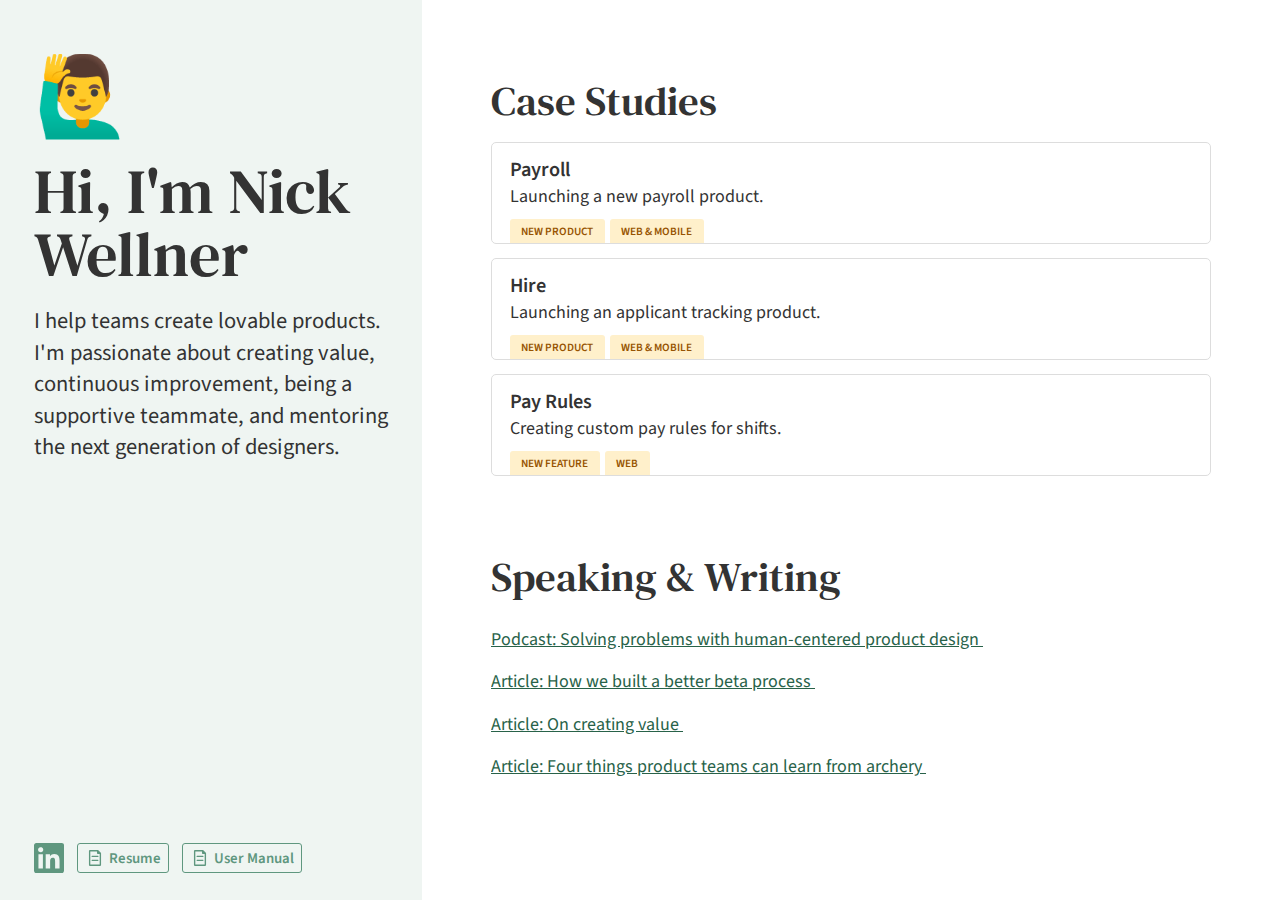
==== index.html @ 750f0a36 "Add files via upload" ====
<!DOCTYPE html>
<html>
<head>
<meta charset="UTF-8">
<meta name="description" content="Nick Wellner | Product Leader, Designer, and Educator">
<meta name="keywords" content="Nick Wellner, UX Designer, Product Designer, Product Strategy, UX Researcher">
<meta name="author" content="Nick Wellner">
<meta name="viewport" content="width=device-width, initial-scale=1.0">
<link rel="stylesheet" href="css/main.css">
<link rel="preconnect" href="https://fonts.googleapis.com">
<link rel="preconnect" href="https://fonts.gstatic.com" crossorigin>
<link href="https://fonts.googleapis.com/css2?family=DM+Serif+Text:ital@0;1&family=Source+Sans+3:ital,wght@0,200..900;1,200..900&display=swap" rel="stylesheet">
</head>

<body>
<main>
	<section class="hero hero--angled left-column clearfix">
		<div class="container clearfix">
			<div class="emoji">🙋&zwj;♂️</div>
			<h1>Hi, I'm Nick Wellner</h1>
			<p>I help teams create lovable products. I'm passionate about creating value, continuous improvement, being a supportive teammate, and mentoring the next generation of designers.</p>
			<!--/ FOOTER LINKS WIDE SCREEN /-->
			<div class="footer-links footer-links--wide clearfix">
				<a class="footer-link linkedin" href="https://www.linkedin.com/in/nickwellner/">
					<svg width="24" height="24" viewBox="0 0 24 24" fill="none" xmlns="http://www.w3.org/2000/svg">
						<path d="M20.4491 20.4496H16.8931V14.8805C16.8931 13.5525 16.8694 11.8429 15.0436 11.8429C13.1915 11.8429 12.9081 13.2899 12.9081 14.7838V20.4492H9.35204V8.99689H12.7658V10.562H12.8136C13.1553 9.97782 13.649 9.49727 14.2421 9.17149C14.8352 8.84572 15.5056 8.68693 16.1819 8.71203C19.7861 8.71203 20.4506 11.0828 20.4506 14.167L20.4491 20.4496ZM5.33963 7.43144C4.93148 7.43151 4.53248 7.31055 4.19308 7.08385C3.85368 6.85715 3.58912 6.53489 3.43287 6.15783C3.27661 5.78077 3.23567 5.36584 3.31522 4.96551C3.39477 4.56517 3.59125 4.19742 3.8798 3.90876C4.16835 3.6201 4.53602 3.42348 4.9363 3.34378C5.33659 3.26408 5.75153 3.30488 6.12863 3.46101C6.50574 3.61713 6.82808 3.88158 7.05489 4.22092C7.28171 4.56025 7.40281 4.95922 7.40288 5.36738C7.40293 5.63839 7.3496 5.90675 7.24594 6.15715C7.14228 6.40754 6.99031 6.63507 6.79872 6.82674C6.60713 7.0184 6.37967 7.17045 6.12931 7.27421C5.87896 7.37796 5.61063 7.43139 5.33963 7.43144ZM7.11765 20.4496H3.5579V8.99689H7.11765V20.4496ZM22.222 0.00163456H1.77099C1.30681 -0.00360389 0.859536 0.175663 0.527458 0.500042C0.195381 0.824421 0.00566506 1.26737 0 1.73156V22.2681C0.00547116 22.7325 0.195065 23.1758 0.527132 23.5005C0.859198 23.8252 1.30658 24.0048 1.77099 23.9999H22.222C22.6873 24.0057 23.1359 23.8266 23.4693 23.5019C23.8027 23.1772 23.9936 22.7334 24 22.2681V1.73008C23.9934 1.26497 23.8024 0.821515 23.469 0.497144C23.1356 0.172773 22.6871 -0.00598143 22.222 0.000152822"/>
					</svg>
				</a>
				<a class="footer-link document" target="_blank" href="https://docs.google.com/document/d/1p6JEgx68jmb9NYerYgvi_-wwgCWllNWtyP9co61IkVg/edit?usp=sharing">
					<svg width="20" height="24" viewBox="0 0 20 24" fill="none" xmlns="http://www.w3.org/2000/svg">
						<path d="M18.7917 4.09715L14.976 0.281205C14.7956 0.101167 14.5515 0 14.2966 0H2.81341C1.7731 0 0.926758 0.846403 0.926758 1.88671V22.1132C0.926758 23.1536 1.7731 24 2.81341 24H17.1865C18.2268 24 19.0732 23.1536 19.0732 22.1132V4.7766C19.0732 4.52165 18.9721 4.27725 18.7917 4.09715ZM17.0244 21.8994H2.97556V2.10071H12.9618V4.92489C12.9618 5.60888 13.5162 6.16312 14.2 6.16312H17.0244V21.8994H17.0244Z"/>
						<path d="M4.72888 9.66683C4.72888 10.2037 5.16414 10.639 5.70101 10.639H14.299C14.8359 10.639 15.2711 10.2037 15.2711 9.66683C15.2711 9.12996 14.8359 8.6947 14.299 8.6947H5.70101C5.16407 8.6947 4.72888 9.12996 4.72888 9.66683Z"/>
						<path d="M14.299 14.5276H5.70101C5.16414 14.5276 4.72888 14.9628 4.72888 15.4997C4.72888 16.0366 5.16414 16.4719 5.70101 16.4719H14.299C14.8359 16.4719 15.2711 16.0366 15.2711 15.4997C15.2711 14.9628 14.8359 14.5276 14.299 14.5276Z"/>
					</svg>						
					<span>Resume</span>
				</a>
				<a class="footer-link document" target="_blank" href="https://docs.google.com/document/d/1nL5M2TI73rkJytJrrSaYiP_q97dBMLHH8c7uLiKytb0/edit?usp=sharing">
					<svg width="20" height="24" viewBox="0 0 20 24" fill="none" xmlns="http://www.w3.org/2000/svg">
						<path d="M18.7917 4.09715L14.976 0.281205C14.7956 0.101167 14.5515 0 14.2966 0H2.81341C1.7731 0 0.926758 0.846403 0.926758 1.88671V22.1132C0.926758 23.1536 1.7731 24 2.81341 24H17.1865C18.2268 24 19.0732 23.1536 19.0732 22.1132V4.7766C19.0732 4.52165 18.9721 4.27725 18.7917 4.09715ZM17.0244 21.8994H2.97556V2.10071H12.9618V4.92489C12.9618 5.60888 13.5162 6.16312 14.2 6.16312H17.0244V21.8994H17.0244Z"/>
						<path d="M4.72888 9.66683C4.72888 10.2037 5.16414 10.639 5.70101 10.639H14.299C14.8359 10.639 15.2711 10.2037 15.2711 9.66683C15.2711 9.12996 14.8359 8.6947 14.299 8.6947H5.70101C5.16407 8.6947 4.72888 9.12996 4.72888 9.66683Z"/>
						<path d="M14.299 14.5276H5.70101C5.16414 14.5276 4.72888 14.9628 4.72888 15.4997C4.72888 16.0366 5.16414 16.4719 5.70101 16.4719H14.299C14.8359 16.4719 15.2711 16.0366 15.2711 15.4997C15.2711 14.9628 14.8359 14.5276 14.299 14.5276Z"/>
					</svg>
					<span>User Manual</span>
				</a>
			</div>
		</div>
	</section>
	
	<section class="right-column clearfix">
		<div class="container clearfix">
			<h2>Case Studies</h2>
			<a class="project-tile project-tile--payroll" href="payroll.html">
				<span class="title">Payroll</span>
				<span class="subtitle">Launching a new payroll product.</span>
				<span class="tag-list clearfix">
					<span class="tag">new product</span>
					<span class="tag">web &amp; mobile</span>
				</span>
				<span class="tile-arrow-container">
					<span class="tile-arrow">&#8594;</span>
				</span>
			</a>
			<a class="project-tile project-tile--hire" href="hire.html">
				<span class="title">Hire</span>
				<span class="subtitle">Launching an applicant tracking product.</span>
				<span class="tag-list clearfix">
					<span class="tag">new product</span>
					<span class="tag">web &amp; mobile</span>
				</span>
				<span class="tile-arrow-container">
					<span class="tile-arrow">&#8594;</span>
				</span>
			</a>
			<a class="project-tile">
				<span class="title">Pay Rules</span>
				<span class="subtitle">Creating custom pay rules for shifts.</span>
				<span class="tag-list clearfix">
					<span class="tag">new feature</span>
					<span class="tag">web</span>
				</span>
				<span class="tile-arrow-container">
					<span class="tile-arrow">&#8594;</span>
				</span>
			</a>
			<h2>Speaking & Writing</h2>
			<a class="fancy-link" target="_blank" href="https://the-business-conversation.simplecast.com/episodes/episode-14-solving-problems-using-human-centered-product-design-with-nick-wellner">
				Podcast: Solving problems with human-centered product design
				<span class="link-arrow-container">
					<span class="link-arrow">&#8594;</span>
				</span>
			</a>
			<a class="fancy-link" target="_blank" href="https://wheniwork.engineering/how-we-built-a-better-beta-process-cece12b309d2">
				Article: How we built a better beta process
				<span class="link-arrow-container">
					<span class="link-arrow">&#8594;</span>
				</span>
			</a>
			<a class="fancy-link" target="_blank" href="https://nickwellner.medium.com/on-creating-value-ee131034e092">
				Article: On creating value
				<span class="link-arrow-container">
					<span class="link-arrow">&#8594;</span>
				</span>
			</a>
			<a class="fancy-link" target="_blank" href="https://nickwellner.medium.com/four-things-product-teams-can-learn-from-archery-59877966ae04">
				Article: Four things product teams can learn from archery
				<span class="link-arrow-container">
					<span class="link-arrow">&#8594;</span>
				</span>
			</a>
		</div>
	</section>
	<!--/ FOOTER LINKS MOBILE /-->
	<section class="footer-links--mobile">
		<div class="container clearfix">
			<div class="footer-links clearfix">
				<a class="footer-link linkedin" href="https://www.linkedin.com/in/nickwellner/">
					<svg width="24" height="24" viewBox="0 0 24 24" fill="none" xmlns="http://www.w3.org/2000/svg">
						<path d="M20.4491 20.4496H16.8931V14.8805C16.8931 13.5525 16.8694 11.8429 15.0436 11.8429C13.1915 11.8429 12.9081 13.2899 12.9081 14.7838V20.4492H9.35204V8.99689H12.7658V10.562H12.8136C13.1553 9.97782 13.649 9.49727 14.2421 9.17149C14.8352 8.84572 15.5056 8.68693 16.1819 8.71203C19.7861 8.71203 20.4506 11.0828 20.4506 14.167L20.4491 20.4496ZM5.33963 7.43144C4.93148 7.43151 4.53248 7.31055 4.19308 7.08385C3.85368 6.85715 3.58912 6.53489 3.43287 6.15783C3.27661 5.78077 3.23567 5.36584 3.31522 4.96551C3.39477 4.56517 3.59125 4.19742 3.8798 3.90876C4.16835 3.6201 4.53602 3.42348 4.9363 3.34378C5.33659 3.26408 5.75153 3.30488 6.12863 3.46101C6.50574 3.61713 6.82808 3.88158 7.05489 4.22092C7.28171 4.56025 7.40281 4.95922 7.40288 5.36738C7.40293 5.63839 7.3496 5.90675 7.24594 6.15715C7.14228 6.40754 6.99031 6.63507 6.79872 6.82674C6.60713 7.0184 6.37967 7.17045 6.12931 7.27421C5.87896 7.37796 5.61063 7.43139 5.33963 7.43144ZM7.11765 20.4496H3.5579V8.99689H7.11765V20.4496ZM22.222 0.00163456H1.77099C1.30681 -0.00360389 0.859536 0.175663 0.527458 0.500042C0.195381 0.824421 0.00566506 1.26737 0 1.73156V22.2681C0.00547116 22.7325 0.195065 23.1758 0.527132 23.5005C0.859198 23.8252 1.30658 24.0048 1.77099 23.9999H22.222C22.6873 24.0057 23.1359 23.8266 23.4693 23.5019C23.8027 23.1772 23.9936 22.7334 24 22.2681V1.73008C23.9934 1.26497 23.8024 0.821515 23.469 0.497144C23.1356 0.172773 22.6871 -0.00598143 22.222 0.000152822"/>
					</svg>
				</a>
				<a class="footer-link document" target="_blank" href="https://docs.google.com/document/d/1p6JEgx68jmb9NYerYgvi_-wwgCWllNWtyP9co61IkVg/edit?usp=sharing">
					<svg width="20" height="24" viewBox="0 0 20 24" fill="none" xmlns="http://www.w3.org/2000/svg">
						<path d="M18.7917 4.09715L14.976 0.281205C14.7956 0.101167 14.5515 0 14.2966 0H2.81341C1.7731 0 0.926758 0.846403 0.926758 1.88671V22.1132C0.926758 23.1536 1.7731 24 2.81341 24H17.1865C18.2268 24 19.0732 23.1536 19.0732 22.1132V4.7766C19.0732 4.52165 18.9721 4.27725 18.7917 4.09715ZM17.0244 21.8994H2.97556V2.10071H12.9618V4.92489C12.9618 5.60888 13.5162 6.16312 14.2 6.16312H17.0244V21.8994H17.0244Z"/>
						<path d="M4.72888 9.66683C4.72888 10.2037 5.16414 10.639 5.70101 10.639H14.299C14.8359 10.639 15.2711 10.2037 15.2711 9.66683C15.2711 9.12996 14.8359 8.6947 14.299 8.6947H5.70101C5.16407 8.6947 4.72888 9.12996 4.72888 9.66683Z"/>
						<path d="M14.299 14.5276H5.70101C5.16414 14.5276 4.72888 14.9628 4.72888 15.4997C4.72888 16.0366 5.16414 16.4719 5.70101 16.4719H14.299C14.8359 16.4719 15.2711 16.0366 15.2711 15.4997C15.2711 14.9628 14.8359 14.5276 14.299 14.5276Z"/>
					</svg>						
					<span>Resume</span>
				</a>
				<a class="footer-link document" target="_blank" href="https://docs.google.com/document/d/1nL5M2TI73rkJytJrrSaYiP_q97dBMLHH8c7uLiKytb0/edit?usp=sharing">
					<svg width="20" height="24" viewBox="0 0 20 24" fill="none" xmlns="http://www.w3.org/2000/svg">
						<path d="M18.7917 4.09715L14.976 0.281205C14.7956 0.101167 14.5515 0 14.2966 0H2.81341C1.7731 0 0.926758 0.846403 0.926758 1.88671V22.1132C0.926758 23.1536 1.7731 24 2.81341 24H17.1865C18.2268 24 19.0732 23.1536 19.0732 22.1132V4.7766C19.0732 4.52165 18.9721 4.27725 18.7917 4.09715ZM17.0244 21.8994H2.97556V2.10071H12.9618V4.92489C12.9618 5.60888 13.5162 6.16312 14.2 6.16312H17.0244V21.8994H17.0244Z"/>
						<path d="M4.72888 9.66683C4.72888 10.2037 5.16414 10.639 5.70101 10.639H14.299C14.8359 10.639 15.2711 10.2037 15.2711 9.66683C15.2711 9.12996 14.8359 8.6947 14.299 8.6947H5.70101C5.16407 8.6947 4.72888 9.12996 4.72888 9.66683Z"/>
						<path d="M14.299 14.5276H5.70101C5.16414 14.5276 4.72888 14.9628 4.72888 15.4997C4.72888 16.0366 5.16414 16.4719 5.70101 16.4719H14.299C14.8359 16.4719 15.2711 16.0366 15.2711 15.4997C15.2711 14.9628 14.8359 14.5276 14.299 14.5276Z"/>
					</svg>
					<span>User Manual</span>
				</a>
			</div>
		</div>
	</section>
</main>
</body>
</html>
---- css/main.css ----
/* 
===========================
RESET
===========================
*/

html, body, div, span, applet, object, iframe,
h1, h2, h3, h4, h5, h6, p, blockquote, pre,
a, abbr, acronym, address, big, cite, code,
del, dfn, em, img, ins, kbd, q, s, samp,
small, strike, strong, sub, sup, tt, var,
b, u, i, center,
dl, dt, dd, ol, ul, li,
fieldset, form, label, legend,
table, caption, tbody, tfoot, thead, tr, th, td,
article, aside, canvas, details, embed, 
figure, figcaption, footer, header, hgroup, 
menu, nav, output, ruby, section, summary,
time, mark, audio, video {
	margin: 0;
	padding: 0;
	border: 0;
	font-size: 100%;
	font: inherit;
	vertical-align: baseline;
}
/* HTML5 display-role reset for older browsers */
article, aside, details, figcaption, figure, 
footer, header, hgroup, menu, nav, section {
	display: block;
}
body {
	line-height: 1;
}

blockquote, q {
	quotes: none;
}
blockquote:before, blockquote:after,
q:before, q:after {
	content: '';
	content: none;
}
table {
	border-collapse: collapse;
	border-spacing: 0;
}

* {
	box-sizing: border-box;
}

.clearfix {
  overflow: auto;
}

.clearfix::after {
  content: "";
  clear: both;
  display: table;
}

/* 
===========================
COLORS
Blue 1: #E6EDF6 (lightest)
Blue 2: #6B8CBF
Blue 3: #2B4E85
Blue 4: #082240
Gree 1: #EFF5F2 (lightest)
Gree 2: #5F977F
Gree 3: #286249
Gree 4: #093A25
Yelw 1: #FFF0CB
Yelw 2: #975402
Gray 1: #DDD (lightest)
Gray 2: #777
Gray 3: #333
===========================
*/

/* 
===========================
TYPOGRAPHY
===========================
*/

body {
	background: #fff;
	font-family: "Source Sans 3", sans-serif;
	font-optical-sizing: auto;
	font-weight: 400;
	font-style: normal;
	font-size: 18px;
	color: #333;
	line-height: 1.5em;
	text-align: left;
}

strong {
	font-weight: 700;
}

p {
	margin-bottom: 0;
}

p + p {
	margin-top: 1em;
}

ul {
	list-style-type: disc;
	list-style-position: outside;
	padding: 0 1.25em;
	margin-top: 1em;
}

li {
 	margin-bottom: 0.5em;
}

ul + .button {
	margin-top: 1.5em;
}

h1 {
	font-family: "DM Serif Text", serif;
	font-weight: 400;
	font-style: normal;
	font-size: 2.5em;
	line-height: 1em;
	margin-bottom: 1.25rem;
}

h2 {
	font-family: "DM Serif Text", serif;
	font-size: 1.75em;
	font-weight: 400;
	margin: 2em 0 0.5em;
}

h3 {
	font-family: "DM Serif Text", serif;
	font-size: 1.75em;
	font-weight: 400;
	margin: 2em 0 0.5em;
}

@media (min-width: 900px) {
	h1 {
		font-size: 3.5em;
		line-height: 1em;
	}
	h2 {
		font-size: 2.25em;
		line-height: 1em;
	}

	h3 {
		font-size: 1.75em;
		line-height: 1em;
	}
}

.text-align-left {
	text-align: left;
}

.caption {
	margin-top: 0.5em;
	font-size: 0.85em;
	font-style: italic;
	color: #777;
}

/* 
===========================
BUTTONS
===========================
*/

a,
a:visited {
	color: #286249;
}

a:hover,
a:focus,
a:active {
	color: #093A25;
	transition: color 0.2s ease;
}

.button {
	padding: 0.375em 0.75em;
	margin: 1em 0;
	border-radius: 5px;
	display: block;
	font-weight: 600;
	text-decoration: none;
	text-align: center;
}

@media (min-width: 501px) {
	.button {
		display: inline-block;
		margin-right: 0.5em;
	}
}

.button--primary,
.button--primary:visited {
	background: #5F977F;
	border: 1px solid #5F977F;
	color: #fff;
	transition: background-color 0.2s ease, border 0.2s ease;
}

.button--primary:hover,
.button--primary:focus {
	background: #286249;
	border-color: #286249;
	color: #fff;
}

.button--primary:active {
	background: #093A25;
	border-color: #093A25;
	color: #fff;
}

.button--secondary {
	background: #fff;
	border: 1px solid #ddd;
}

.button--secondary:hover {
	border-color: #ccc;
}

.fancy-link {
	line-height: 1.25em;
	padding: 0.5em 0;
	display: block;
}

.link-arrow-container {
	display: none;
}

@media (min-width: 1000px) {
	.link-arrow-container {
		display: inline-block;
		width: 1em;
		height: 1em;
		margin-left: 0.25em;
		overflow: hidden;
	}

	.link-arrow {
		display: inline-block;
		position: relative;
		top: 1px;
		left: -1em;
		transition: left 0.2s ease;
	}

	.fancy-link:hover .link-arrow,
	.fancy-link:focus .link-arrow,
	.fancy-link:active .link-arrow {
		left: 0;
	}
}



/* 
===========================
LAYOUT
===========================
*/

.container {
	width: 84%;
	max-width: 700px;
	margin: 0 auto;
}

.container.l-max-width {
	max-width: 800px;
}

.container img {
	width: 100%;
}

.inline-figure {
	display: block;
	margin: 1.5em 0;
}

.margin-top-1 {
	margin-top: 1em;
}

.margin-bottom-l {
	margin-bottom: 4em;
}

.bg--light {
	background-color: #EFF5F2;
}

.bg--dark {
	background-color: #333;
	color: white;
}

.has-border {
	border: 1px #ddd solid;
}

.display-wide {
	display: none;	
}


@media (min-width: 1000px) {
	.container {
		max-width: 980px;
	}

	.left-column {
		float: left;
		height: 100vh;
		width: 33%;
		text-align: left;
		background: #EFF5F2;
		position: relative;
	}
	.left-column--cs {
		height: auto;
	}

	.left-column img,
	.inline-figure {
		display: none;
	}

	.right-column {
		position: fixed;
		top: 0;
		right: 0;
		bottom: 0;
		width: 67%;
		background: white;
	}

	.display-wide {
		display: inline-block;
	}
}


/* 
===========================
HEADER
===========================
*/

header {
	margin: 2em auto 1em;
}

.home-button {
	color: #333;
	font-size: 24px;
	text-decoration: none;
	transition: color 0.3s ease;
}

.home-button:hover {
	color: #000;
}

.role {
	display: block;
	font-size: 1em;
}

/* 
===========================
HERO
===========================
*/

.hero {
	background-color: #EFF5F2;
}

.hero--angled {
	padding: 3em 0 5em;
	background-image: linear-gradient(170deg, #EFF5F2 82%, #fff calc(82% + 2px))
}

.emoji {
	font-size: 78px;
	line-height: 90px;
	margin-bottom: 16px;
}

.back-button {
	display: block;
	text-decoration: none;
	padding: 1em 0 3em;
}

.back-button span {
	display: inline-block;
	position: relative;
	top: 1px;
	margin-right: 0.25em;
}

.main-image {
	padding: 1em 0 2em;
}

@media (min-width: 501px) {
	.hero--angled {
		padding: 3em 0 5em;
		background-image: linear-gradient(175deg, #EFF5F2 82%, #fff calc(82% + 2px))
	}
}

@media (min-width: 1000px) {
	.hero p {
		font-size: 1.25em;
		line-height: 1.4em;
	}

	.hero--angled {
		background-image: none;
	}
}

/* 
===========================
PROJECT TILES
===========================
*/

.project-tile,
.project-tile:visited {
	width: 100%;
	padding: 0.75em 1em 0;
	margin-bottom: 0.75em;
	color: #333;
	border: 1px solid #ddd;
	border-radius: 5px;
	display: block;
	position: relative;
	text-decoration: none;
	text-align: left;
	transition: border-color 0.2s ease;
}


.project-tile:hover {
	border-color: #5F977F;
	cursor: pointer;
}

.project-tile .title {
	font-size: 1.125em;
	font-weight: 600;
	display: block;
}

.project-tile .tile-arrow-container {
	display: none;
}

@media (min-width: 1000px) {
	.project-tile .tile-arrow-container {
		display: block;
		position: absolute;
		right: 1em;
		top: 39%;
		width: 25px;
		height: 25px;
		overflow: hidden;
	}

	.project-tile .tile-arrow {
		font-size: 25px;
		color: #5F977F;
		display: block;
		position: relative;
		left: -25px;
		transition: left 0.2s ease;
	}

	.project-tile:hover .tile-arrow {
		display: block;
		left: 0;
	}
}

@media (min-width: 1200px) {
	.project-tile .tile-arrow-container {
		right: 2em;
	}
}

.project-tile .subtitle {
	display: block;
}

.project-tile .tag-list {
	display: block;
	margin-top: 0.5em;
}

.project-tile .tag {
	background-color: #FFF0CB;
	color: #975402;
	padding: 0.75em 1em;
	border-radius: 3px 3px 0 0;
	font-size: 0.625em;
	line-height: 0.625em;
	font-weight: 600;
	text-transform: uppercase;
	display: block;
	float: left;
}

.tag + .tag {
	margin-left: 0.5em;
}

/* 
===========================
IMAGE VIEWER
===========================
*/

.image-viewer-container {
	display: none;
}

@media (min-width: 1000px) {
	.image-viewer-container {
		display: flex;
		justify-content: center;
		align-items: center;
	}

	.image-viewer {
		position: fixed;
		top: 0;
		right: 0;
		left: 33%;
		bottom: 0;
		height: auto;
		transition: opacity 0.5s ease;
		display: none;
		text-align: center;
		
	}

	.image-viewer.is-visible {
		display: flex;
		justify-content: center;
		align-items: center;
		transition: opacity 0.5s ease;
	}	
}

/* 
===========================
NEXT CASE
===========================
*/

.next-case {
	margin: 2em 0 4em;
}

@media (min-width: 1000px) {
	.next-case {
		margin: 2em 0 7em;
	}
}

/* 
===========================
SCROLL HINT
===========================
*/

.scroll-hint {
	display: none;
}

@media (min-width: 1000px) {
	.scroll-hint {
		display: block;
		width: 33%;
		height: 6em;
		/* padding: 4em 0 2em; */
		/* background-image: linear-gradient(transparent 0%, #EFF5F2 50%); */
		background-image: linear-gradient(transparent 0%, #EFF5F2);
		position: fixed;
		left: 0;
		bottom: 0;
		text-align: center;
		font-style: italic;
	}

	.scroll-hint .down-arrow {
		display: block;
		line-height: 0.125em;
		color: #5F977F;
	}
}

/* 
===========================
FOOTER LINKS
===========================
*/

.footer-link {
	height: 30px;
	margin-left: 0.75em;
	display: block;
	float: left;
	color: #5F977F;
	text-decoration: none;
}

.footer-link.document,
.footer-link.document:visited {
	padding: 0.25em 0.375em;
	color: #5F977F;
	border: 1px solid #5F977F;
	border-radius: 3px;
	line-height: 30px;
	font-weight: 600;
}

.footer-link svg {
	fill: #5F977F;
}

.footer-link.linkedin svg {
	width: 30px;
	height: 30px;
}

.footer-link.document svg {
	height: 16px;
	position: relative;
	top: -3px;
}

.footer-link:first-child {
	margin-left: 0;
}

.footer-link span {
	position: relative;
	top: -6px;
	left: 0;
	font-size: 0.825em;
}

.footer-link.linkedin:hover,
.footer-link.linkedin:hover svg,
.footer-link.linkedin:focus,
.footer-link.linkedin:focus svg,
.footer-link.linkedin:active,
.footer-link.linkedin:active svg {
	color: #286249;
	fill: #286249;
	transition: color 0.2s ease, fill 0.2s ease;
}

.footer-link.document:hover,
.footer-link.document:hover svg,
.footer-link.document:focus,
.footer-link.document:focus svg,
.footer-link.document:active,
.footer-link.document:active svg {
	color: #093A25;
	fill: #093A25;
	border-color: #093A25;
	transition: color 0.2s ease, fill 0.2s ease, border 0.2s ease;
}

.footer-links--wide {
	display: none;
}

.footer-links--mobile {
	padding: 5em 0 3em;
	margin-top: 3em;
	background-color: #EFF5F2;
}

@media (min-width: 1000px) {
	.footer-links--mobile {
		display: none;
	}
	
	.footer-links--wide {
		width: 100%;
		display: block;
		position: absolute;
		bottom: 1.5em;
	}
}
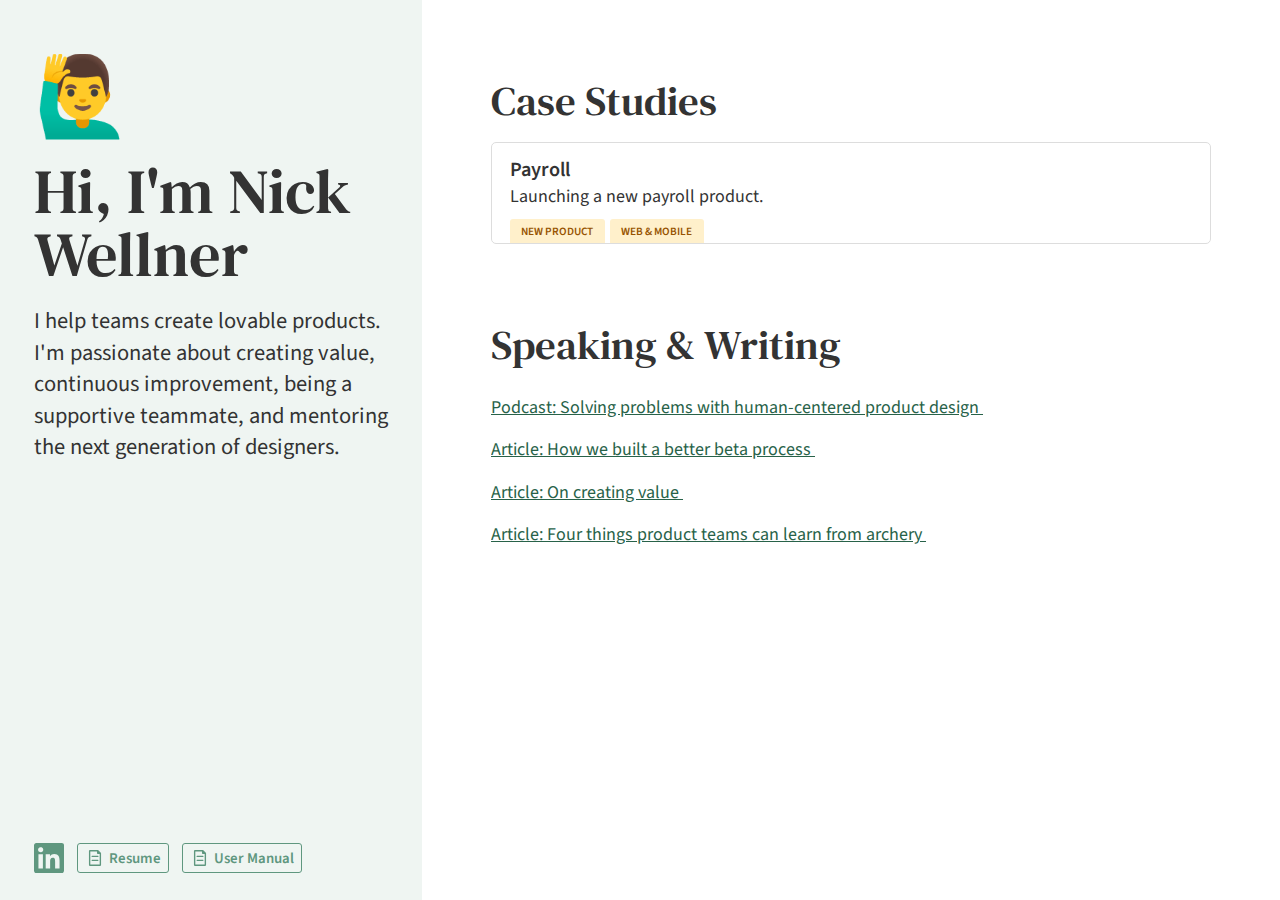
==== commit 010e51c9: "Add files via upload" ====
--- a/index.html
+++ b/index.html
@@ -60,7 +60,7 @@
 					<span class="tile-arrow">&#8594;</span>
 				</span>
 			</a>
-			<a class="project-tile project-tile--hire" href="hire.html">
+			<!-- <a class="project-tile project-tile--hire" href="hire.html">
 				<span class="title">Hire</span>
 				<span class="subtitle">Launching an applicant tracking product.</span>
 				<span class="tag-list clearfix">
@@ -81,7 +81,7 @@
 				<span class="tile-arrow-container">
 					<span class="tile-arrow">&#8594;</span>
 				</span>
-			</a>
+			</a> -->
 			<h2>Speaking & Writing</h2>
 			<a class="fancy-link" target="_blank" href="https://the-business-conversation.simplecast.com/episodes/episode-14-solving-problems-using-human-centered-product-design-with-nick-wellner">
 				Podcast: Solving problems with human-centered product design
